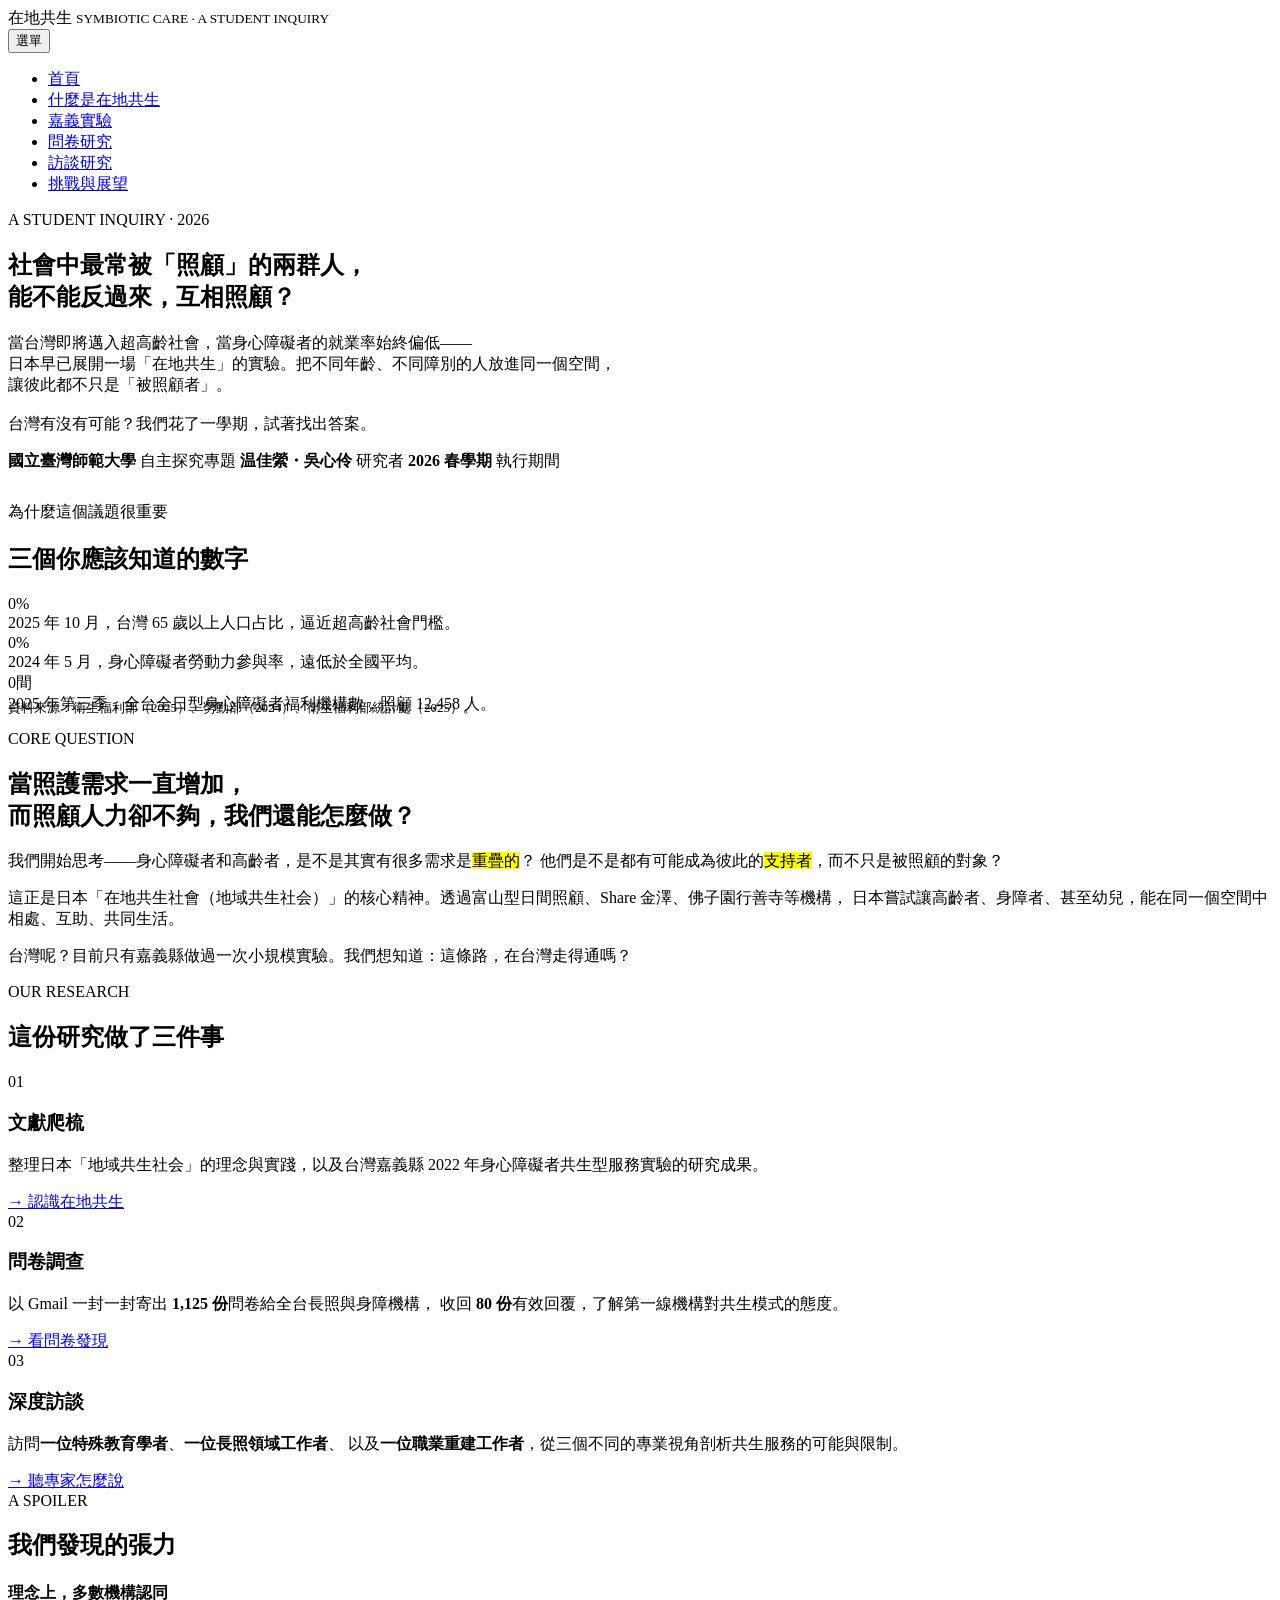
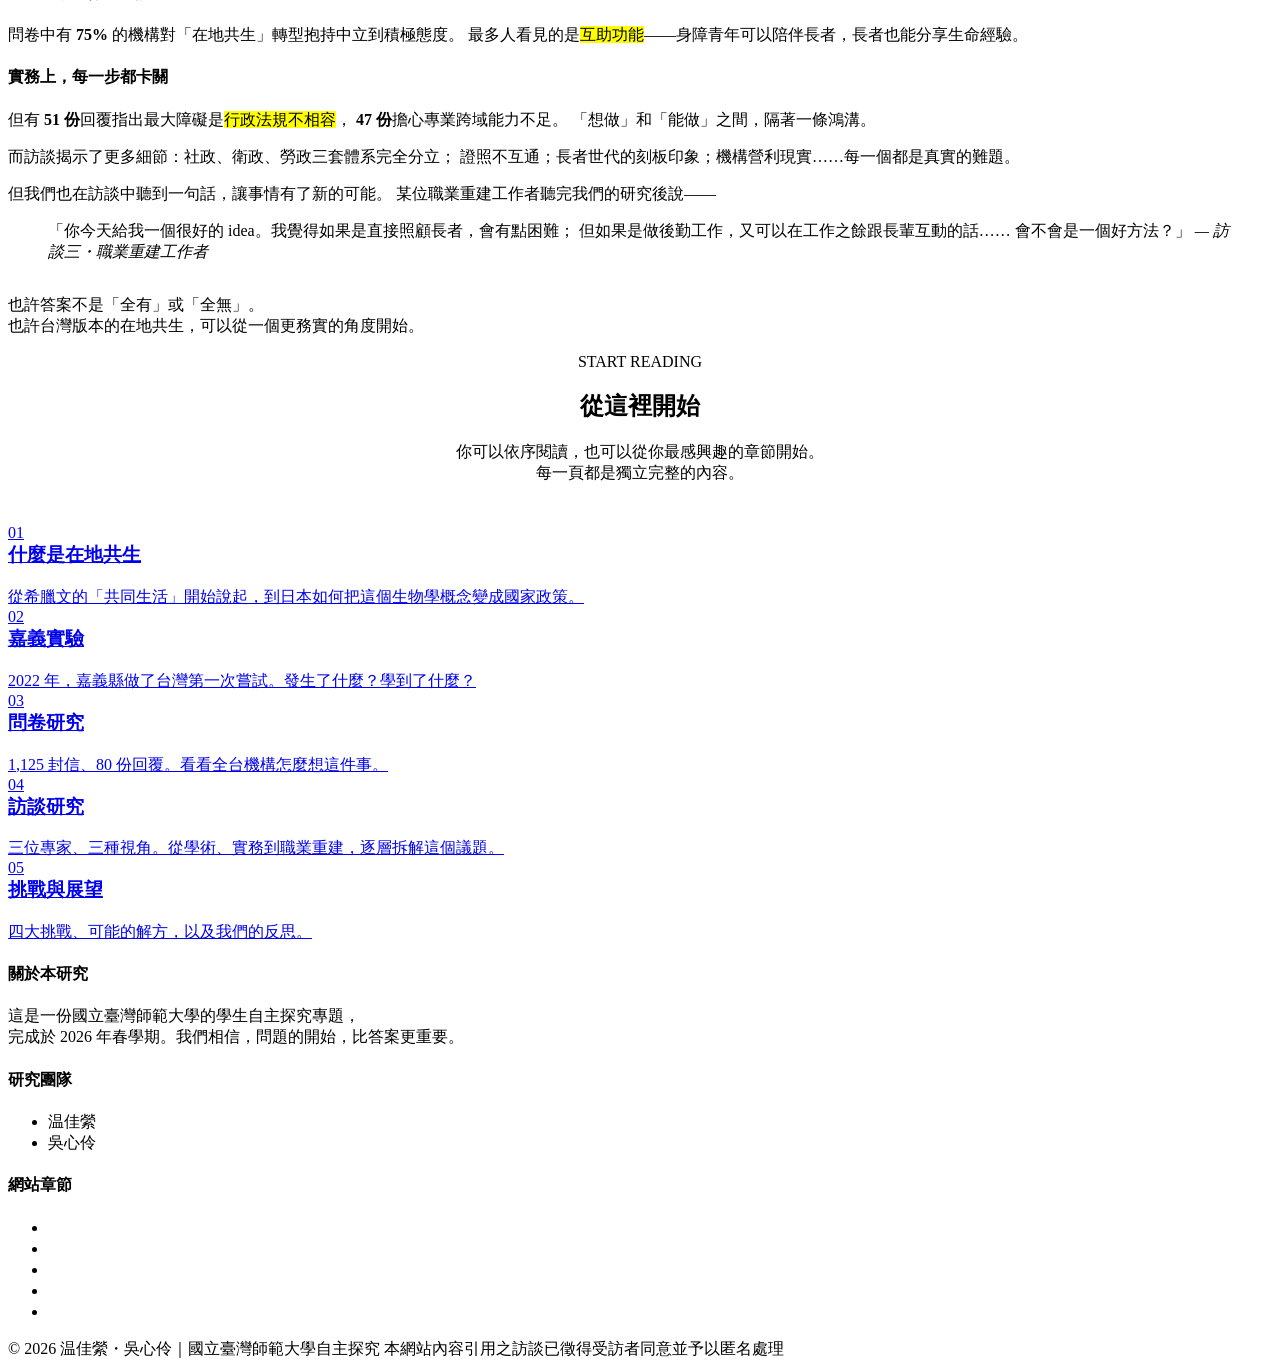
==== index.html @ d2e7a670 "Add files via upload" ====
<!DOCTYPE html>
<html lang="zh-Hant">
<head>
<meta charset="UTF-8" />
<meta name="viewport" content="width=device-width, initial-scale=1.0" />
<title>在地共生型服務｜當高齡與身障的兩條線交會</title>
<meta name="description" content="一份關於台灣是否能推動『在地共生型服務』的研究專題。介紹日本經驗、台灣嘉義實驗、問卷與訪談發現。" />
<link rel="preconnect" href="https://fonts.googleapis.com">
<link rel="preconnect" href="https://fonts.gstatic.com" crossorigin>
<link href="https://fonts.googleapis.com/css2?family=Cormorant+Garamond:wght@400;500;600&family=Noto+Sans+TC:wght@400;500;600;700&family=Noto+Serif+TC:wght@400;500;600;700&display=swap" rel="stylesheet">
<link rel="stylesheet" href="css/style.css">
</head>
<body>

<!-- 導覽列 -->
<nav class="nav">
  <div class="nav-inner">
    <div class="nav-brand">
      在地共生
      <small>SYMBIOTIC CARE · A STUDENT INQUIRY</small>
    </div>
    <button class="nav-toggle">選單</button>
    <ul class="nav-links">
      <li><a href="index.html">首頁</a></li>
      <li><a href="concept.html">什麼是在地共生</a></li>
      <li><a href="chiayi.html">嘉義實驗</a></li>
      <li><a href="survey.html">問卷研究</a></li>
      <li><a href="interview.html">訪談研究</a></li>
      <li><a href="future.html">挑戰與展望</a></li>
    </ul>
  </div>
</nav>

<!-- Hero -->
<section class="hero">
  <div class="container">
    <div class="hero-eyebrow fade-in">A STUDENT INQUIRY · 2026</div>
    <h1 class="fade-in delay-1">
      社會中最常被「照顧」的兩群人，<br>
      能不能反過來，互相照顧？
    </h1>
    <p class="hero-sub fade-in delay-2">
      當台灣即將邁入超高齡社會，當身心障礙者的就業率始終偏低——<br>
      日本早已展開一場「在地共生」的實驗。把不同年齡、不同障別的人放進同一個空間，<br>
      讓彼此都不只是「被照顧者」。<br><br>
      台灣有沒有可能？我們花了一學期，試著找出答案。
    </p>

    <div class="hero-meta fade-in delay-3">
      <span>
        <strong>國立臺灣師範大學</strong>
        自主探究專題
      </span>
      <span>
        <strong>温佳縈・吳心伶</strong>
        研究者
      </span>
      <span>
        <strong>2026 春學期</strong>
        執行期間
      </span>
    </div>
  </div>
</section>

<!-- 三個衝擊數字 -->
<section class="section" style="padding-top:30px;">
  <div class="container">
    <div class="reveal">
      <div class="section-eyebrow">為什麼這個議題很重要</div>
      <h2>三個你應該知道的數字</h2>
    </div>

    <div class="stats-grid">
      <div class="stat-block reveal">
        <span class="num" data-count="19.9">0</span><span class="unit">%</span>
        <div class="desc">2025 年 10 月，台灣 65 歲以上人口占比，逼近超高齡社會門檻。</div>
      </div>
      <div class="stat-block reveal">
        <span class="num" data-count="21.9">0</span><span class="unit">%</span>
        <div class="desc">2024 年 5 月，身心障礙者勞動力參與率，遠低於全國平均。</div>
      </div>
      <div class="stat-block reveal">
        <span class="num" data-count="168">0</span><span class="unit">間</span>
        <div class="desc">2025 年第三季，全台全日型身心障礙者福利機構數，照顧 12,458 人。</div>
      </div>
    </div>

    <p style="font-size:13px;color:var(--ink-light);margin-top:-16px;">
      資料來源：衛生福利部（2025）、勞動部（2024）、衛生福利部統計處（2025）。
    </p>
  </div>
</section>

<!-- 核心提問 -->
<section class="section" style="background:var(--bg-alt);">
  <div class="container-narrow">
    <div class="reveal">
      <div class="section-eyebrow">CORE QUESTION</div>
      <h2>當照護需求一直增加，<br>而照顧人力卻不夠，我們還能怎麼做？</h2>
      <p class="lead">
        我們開始思考——身心障礙者和高齡者，是不是其實有很多需求是<mark>重疊的</mark>？
        他們是不是都有可能成為彼此的<mark>支持者</mark>，而不只是被照顧的對象？
      </p>
      <p>
        這正是日本「在地共生社會（地域共生社会）」的核心精神。透過富山型日間照顧、Share 金澤、佛子園行善寺等機構，
        日本嘗試讓高齡者、身障者、甚至幼兒，能在同一個空間中相處、互助、共同生活。
      </p>
      <p>
        台灣呢？目前只有嘉義縣做過一次小規模實驗。我們想知道：這條路，在台灣走得通嗎？
      </p>
    </div>
  </div>
</section>

<!-- 我們做了什麼 -->
<section class="section">
  <div class="container">
    <div class="reveal">
      <div class="section-eyebrow">OUR RESEARCH</div>
      <h2>這份研究做了三件事</h2>
    </div>

    <div class="card-grid">
      <div class="card reveal">
        <div class="icon-circle">01</div>
        <h3>文獻爬梳</h3>
        <p>
          整理日本「地域共生社会」的理念與實踐，以及台灣嘉義縣 2022 年身心障礙者共生型服務實驗的研究成果。
        </p>
        <a href="concept.html">→ 認識在地共生</a>
      </div>

      <div class="card reveal">
        <div class="icon-circle accent">02</div>
        <h3>問卷調查</h3>
        <p>
          以 Gmail 一封一封寄出 <strong>1,125 份</strong>問卷給全台長照與身障機構，
          收回 <strong>80 份</strong>有效回覆，了解第一線機構對共生模式的態度。
        </p>
        <a href="survey.html">→ 看問卷發現</a>
      </div>

      <div class="card reveal">
        <div class="icon-circle">03</div>
        <h3>深度訪談</h3>
        <p>
          訪問<strong>一位特殊教育學者</strong>、<strong>一位長照領域工作者</strong>、
          以及<strong>一位職業重建工作者</strong>，從三個不同的專業視角剖析共生服務的可能與限制。
        </p>
        <a href="interview.html">→ 聽專家怎麼說</a>
      </div>
    </div>
  </div>
</section>

<!-- 結論預告 -->
<section class="section" style="background:var(--bg-alt);">
  <div class="container-narrow">
    <div class="reveal">
      <div class="section-eyebrow">A SPOILER</div>
      <h2>我們發現的張力</h2>

      <div class="compare">
        <div>
          <h4 style="color:var(--primary);">理念上，多數機構認同</h4>
          <p style="margin-bottom:0;">
            問卷中有 <strong>75%</strong> 的機構對「在地共生」轉型抱持中立到積極態度。
            最多人看見的是<mark>互助功能</mark>——身障青年可以陪伴長者，長者也能分享生命經驗。
          </p>
        </div>
        <div>
          <h4 style="color:var(--accent);">實務上，每一步都卡關</h4>
          <p style="margin-bottom:0;">
            但有 <strong>51 份</strong>回覆指出最大障礙是<mark>行政法規不相容</mark>，
            <strong>47 份</strong>擔心專業跨域能力不足。
            「想做」和「能做」之間，隔著一條鴻溝。
          </p>
        </div>
      </div>

      <p>
        而訪談揭示了更多細節：社政、衛政、勞政三套體系完全分立；
        證照不互通；長者世代的刻板印象；機構營利現實……每一個都是真實的難題。
      </p>

      <p>
        但我們也在訪談中聽到一句話，讓事情有了新的可能。
        某位職業重建工作者聽完我們的研究後說——
      </p>

      <blockquote>
        「你今天給我一個很好的 idea。我覺得如果是直接照顧長者，會有點困難；
        但如果是做後勤工作，又可以在工作之餘跟長輩互動的話……
        會不會是一個好方法？」
        <cite>— 訪談三・職業重建工作者</cite>
      </blockquote>

      <p style="margin-top:32px;">
        也許答案不是「全有」或「全無」。<br>
        也許台灣版本的在地共生，可以從一個更務實的角度開始。
      </p>
    </div>
  </div>
</section>

<!-- 開始閱讀 -->
<section class="section">
  <div class="container-narrow" style="text-align:center;">
    <div class="reveal">
      <div class="section-eyebrow">START READING</div>
      <h2>從這裡開始</h2>
      <p style="max-width:560px;margin:0 auto 40px;">
        你可以依序閱讀，也可以從你最感興趣的章節開始。<br>
        每一頁都是獨立完整的內容。
      </p>

      <div class="card-grid" style="text-align:left;">
        <a href="concept.html" class="card" style="cursor:pointer;">
          <div class="icon-circle">01</div>
          <h3 style="margin-top:0;">什麼是在地共生</h3>
          <p style="margin-bottom:0;">從希臘文的「共同生活」開始說起，到日本如何把這個生物學概念變成國家政策。</p>
        </a>
        <a href="chiayi.html" class="card" style="cursor:pointer;">
          <div class="icon-circle accent">02</div>
          <h3 style="margin-top:0;">嘉義實驗</h3>
          <p style="margin-bottom:0;">2022 年，嘉義縣做了台灣第一次嘗試。發生了什麼？學到了什麼？</p>
        </a>
        <a href="survey.html" class="card" style="cursor:pointer;">
          <div class="icon-circle">03</div>
          <h3 style="margin-top:0;">問卷研究</h3>
          <p style="margin-bottom:0;">1,125 封信、80 份回覆。看看全台機構怎麼想這件事。</p>
        </a>
        <a href="interview.html" class="card" style="cursor:pointer;">
          <div class="icon-circle accent">04</div>
          <h3 style="margin-top:0;">訪談研究</h3>
          <p style="margin-bottom:0;">三位專家、三種視角。從學術、實務到職業重建，逐層拆解這個議題。</p>
        </a>
        <a href="future.html" class="card" style="cursor:pointer;">
          <div class="icon-circle">05</div>
          <h3 style="margin-top:0;">挑戰與展望</h3>
          <p style="margin-bottom:0;">四大挑戰、可能的解方，以及我們的反思。</p>
        </a>
      </div>
    </div>
  </div>
</section>

<!-- Footer -->
<footer class="footer">
  <div class="footer-inner">
    <div class="footer-grid">
      <div>
        <h4>關於本研究</h4>
        <p>
          這是一份國立臺灣師範大學的學生自主探究專題，<br>
          完成於 2026 年春學期。我們相信，問題的開始，比答案更重要。
        </p>
      </div>
      <div>
        <h4>研究團隊</h4>
        <ul>
          <li>温佳縈</li>
          <li>吳心伶</li>
        </ul>
      </div>
      <div>
        <h4>網站章節</h4>
        <ul>
          <li><a href="concept.html" style="color:rgba(255,255,255,0.7);">什麼是在地共生</a></li>
          <li><a href="chiayi.html" style="color:rgba(255,255,255,0.7);">嘉義實驗</a></li>
          <li><a href="survey.html" style="color:rgba(255,255,255,0.7);">問卷研究</a></li>
          <li><a href="interview.html" style="color:rgba(255,255,255,0.7);">訪談研究</a></li>
          <li><a href="future.html" style="color:rgba(255,255,255,0.7);">挑戰與展望</a></li>
        </ul>
      </div>
    </div>
    <div class="footer-bottom">
      <span>© 2026 温佳縈・吳心伶｜國立臺灣師範大學自主探究</span>
      <span>本網站內容引用之訪談已徵得受訪者同意並予以匿名處理</span>
    </div>
  </div>
</footer>

<script src="js/main.js"></script>
</body>
</html>
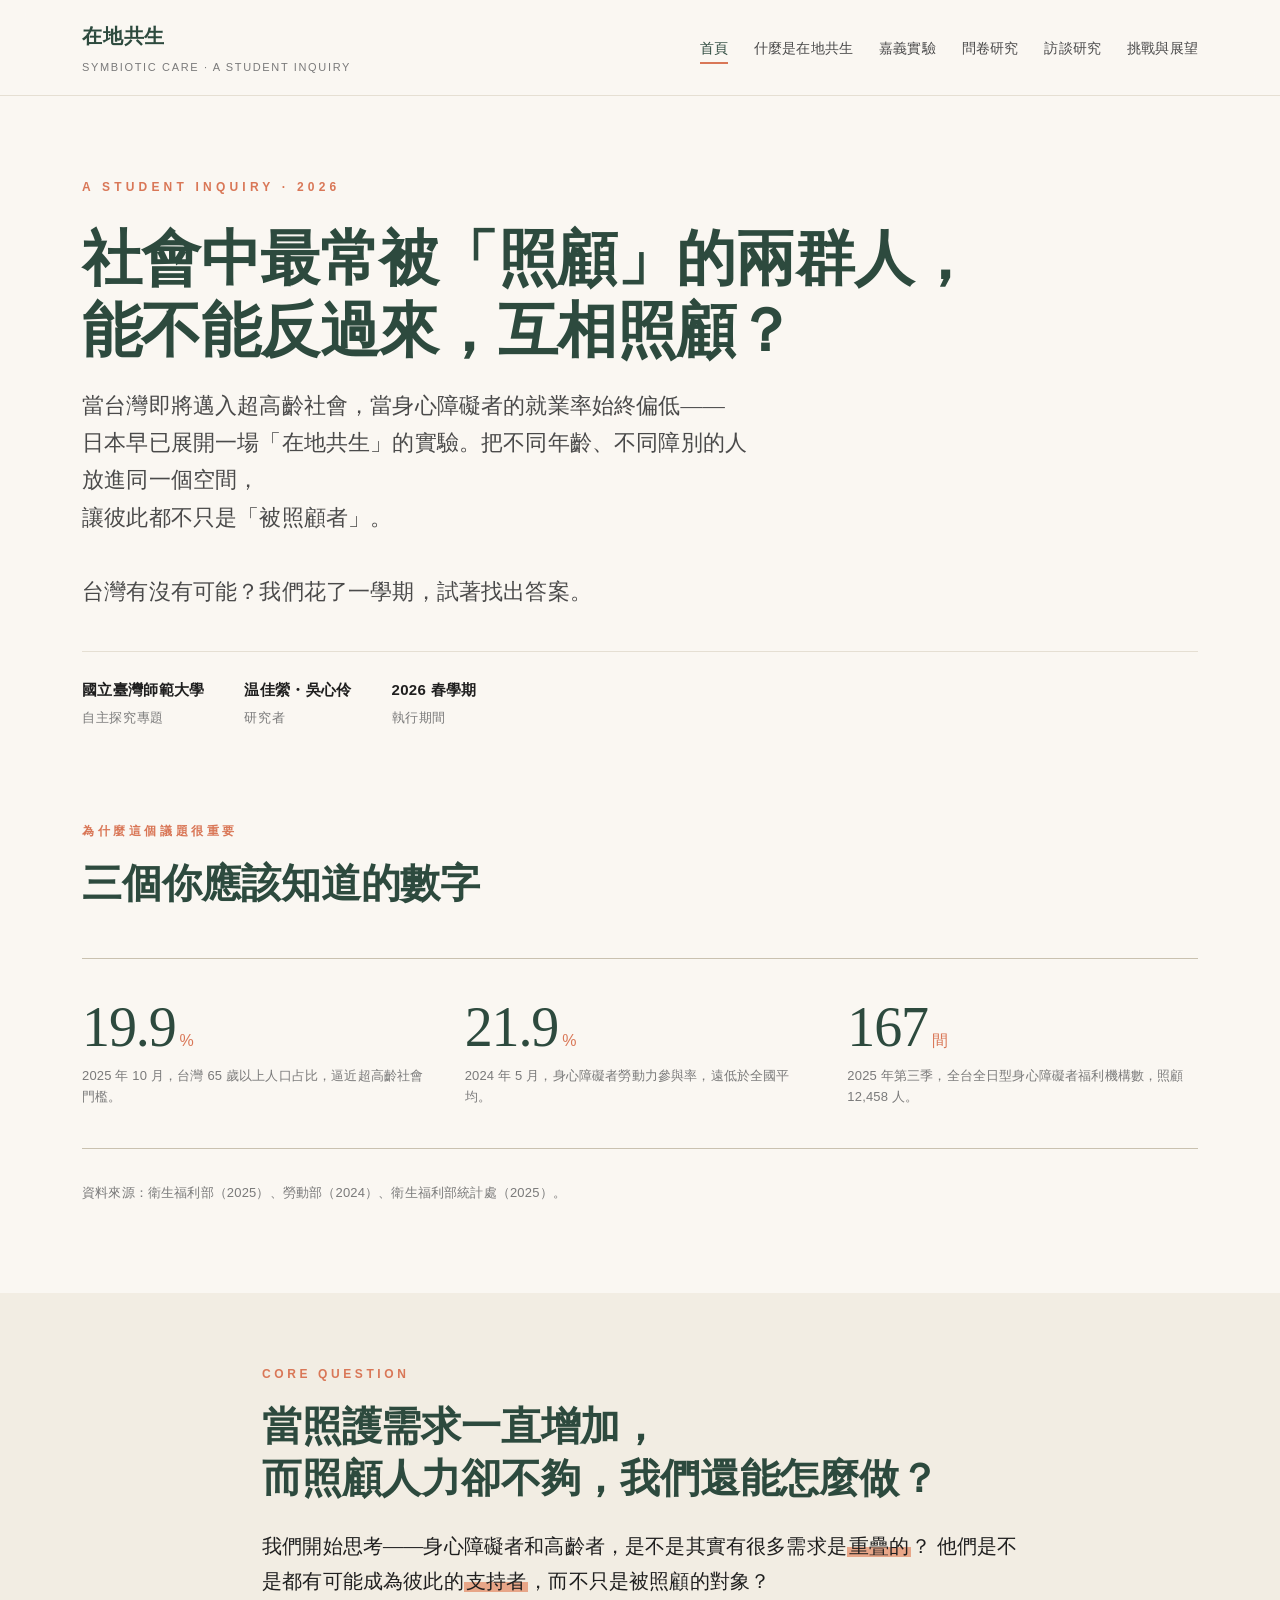
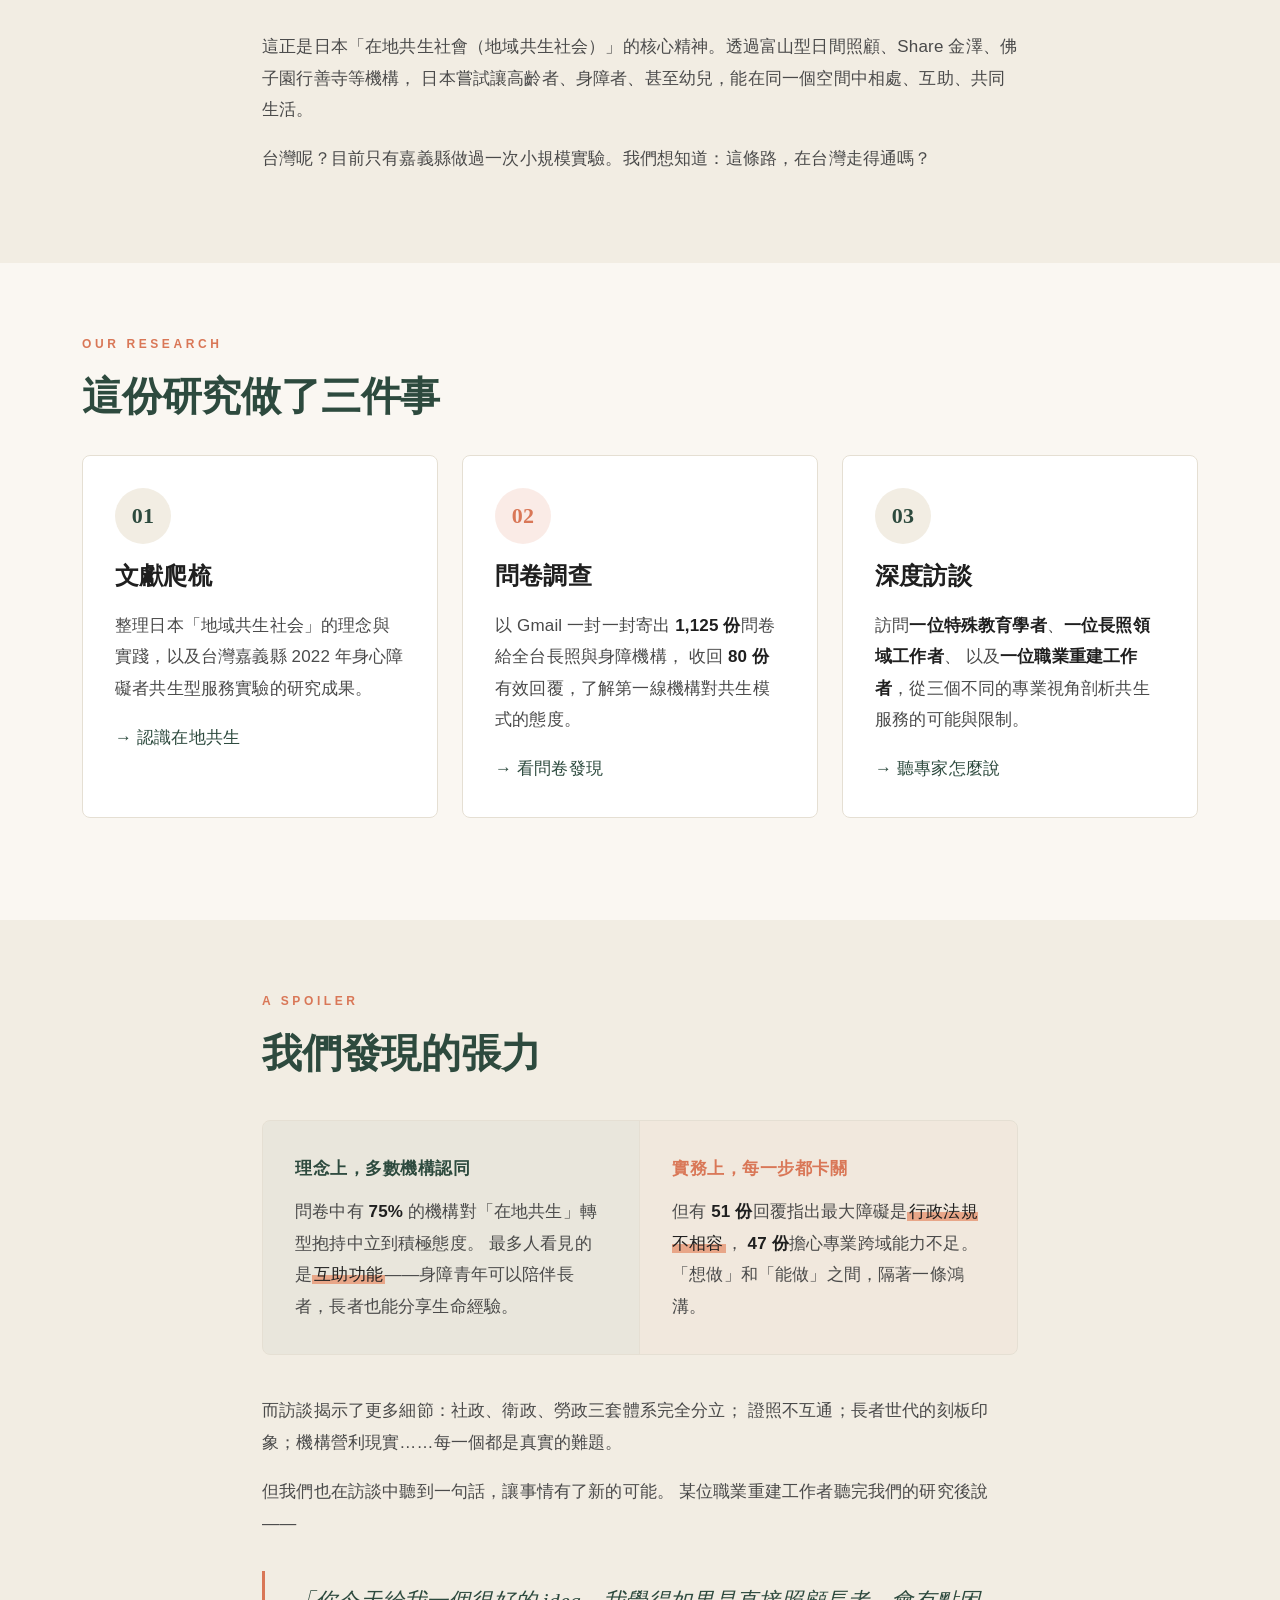
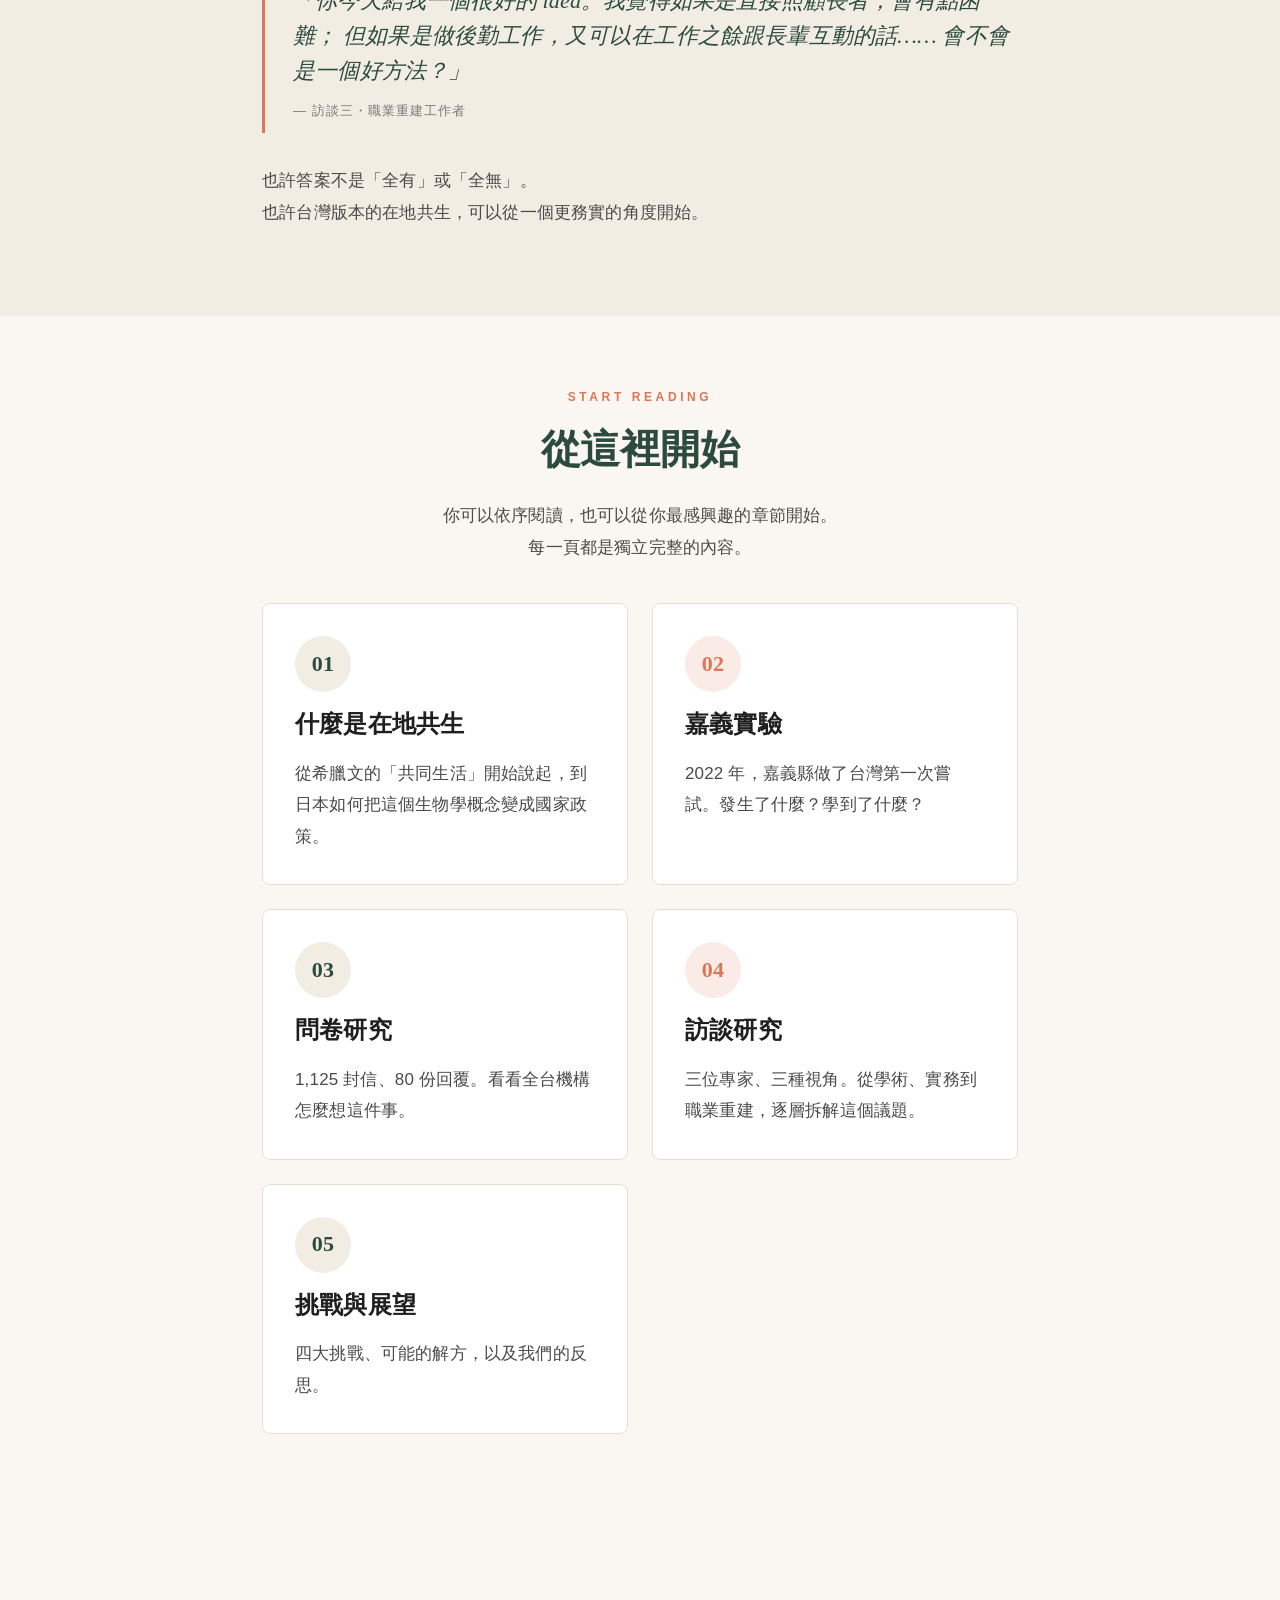
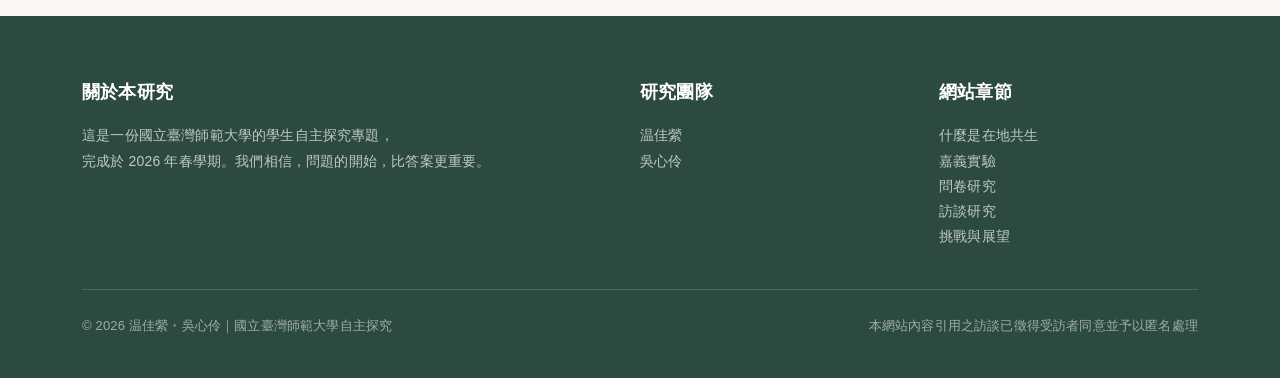
==== commit 489bfd00: "Add files via upload" ====
--- a/index.html
+++ b/index.html
@@ -8,7 +8,903 @@
 <link rel="preconnect" href="https://fonts.googleapis.com">
 <link rel="preconnect" href="https://fonts.gstatic.com" crossorigin>
 <link href="https://fonts.googleapis.com/css2?family=Cormorant+Garamond:wght@400;500;600&family=Noto+Sans+TC:wght@400;500;600;700&family=Noto+Serif+TC:wght@400;500;600;700&display=swap" rel="stylesheet">
-<link rel="stylesheet" href="css/style.css">
+<style>
+/* ============================================
+   在地共生型服務專題網站 - 全站樣式
+   ============================================ */
+
+/* ----- CSS 變數 ----- */
+:root {
+  --bg: #FAF7F2;
+  --bg-alt: #F2EDE3;
+  --bg-card: #FFFFFF;
+  --ink: #1F1F1F;
+  --ink-soft: #4A4A4A;
+  --ink-light: #7A7A7A;
+  --primary: #2D4A3E;        /* 深墨綠 */
+  --primary-light: #4A6B5C;
+  --accent: #D97757;          /* 暖橘 */
+  --accent-soft: #E8A688;
+  --indigo: #3A5A7A;          /* 靛藍 */
+  --border: #E5DFD3;
+  --rule: #C9C1B0;
+
+  --font-serif: "Noto Serif TC", "Source Han Serif TC", "PingFang TC", "Songti TC", serif;
+  --font-sans: "Noto Sans TC", "PingFang TC", "Microsoft JhengHei", sans-serif;
+  --font-num: "Cormorant Garamond", "Noto Serif TC", serif;
+
+  --maxw: 1180px;
+  --readw: 720px;
+}
+
+/* ----- Reset & Base ----- */
+* { box-sizing: border-box; margin: 0; padding: 0; }
+
+html { scroll-behavior: smooth; }
+
+body {
+  font-family: var(--font-sans);
+  font-size: 17px;
+  line-height: 1.85;
+  color: var(--ink);
+  background: var(--bg);
+  -webkit-font-smoothing: antialiased;
+  letter-spacing: 0.01em;
+}
+
+img { max-width: 100%; display: block; }
+a { color: var(--primary); text-decoration: none; transition: color .2s; }
+a:hover { color: var(--accent); }
+
+::selection { background: var(--accent); color: #fff; }
+
+/* ----- 導覽列 ----- */
+.nav {
+  position: sticky;
+  top: 0;
+  z-index: 100;
+  background: rgba(250, 247, 242, 0.92);
+  backdrop-filter: blur(12px);
+  -webkit-backdrop-filter: blur(12px);
+  border-bottom: 1px solid var(--border);
+}
+
+.nav-inner {
+  max-width: var(--maxw);
+  margin: 0 auto;
+  padding: 18px 32px;
+  display: flex;
+  align-items: center;
+  justify-content: space-between;
+  gap: 32px;
+}
+
+.nav-brand {
+  font-family: var(--font-serif);
+  font-size: 20px;
+  font-weight: 600;
+  color: var(--primary);
+  letter-spacing: 0.04em;
+  flex-shrink: 0;
+}
+
+.nav-brand small {
+  display: block;
+  font-family: var(--font-sans);
+  font-size: 11px;
+  font-weight: 400;
+  color: var(--ink-light);
+  letter-spacing: 0.15em;
+  margin-top: 2px;
+}
+
+.nav-links {
+  display: flex;
+  gap: 26px;
+  list-style: none;
+  flex-wrap: wrap;
+}
+
+.nav-links a {
+  font-size: 14px;
+  color: var(--ink-soft);
+  font-weight: 500;
+  padding: 6px 0;
+  border-bottom: 2px solid transparent;
+  transition: all .2s;
+}
+
+.nav-links a:hover,
+.nav-links a.active {
+  color: var(--primary);
+  border-bottom-color: var(--accent);
+}
+
+.nav-toggle {
+  display: none;
+  background: none;
+  border: 1px solid var(--border);
+  padding: 8px 14px;
+  font-size: 14px;
+  cursor: pointer;
+  color: var(--ink-soft);
+  border-radius: 4px;
+}
+
+@media (max-width: 880px) {
+  .nav-toggle { display: block; }
+  .nav-links {
+    display: none;
+    position: absolute;
+    top: 100%;
+    left: 0;
+    right: 0;
+    background: var(--bg);
+    padding: 24px 32px;
+    flex-direction: column;
+    gap: 18px;
+    border-bottom: 1px solid var(--border);
+  }
+  .nav-links.open { display: flex; }
+}
+
+/* ----- 通用容器 ----- */
+.container {
+  max-width: var(--maxw);
+  margin: 0 auto;
+  padding: 0 32px;
+}
+
+.container-narrow {
+  max-width: 820px;
+  margin: 0 auto;
+  padding: 0 32px;
+}
+
+@media (max-width: 640px) {
+  .container, .container-narrow {
+    padding: 0 24px;
+  }
+}
+
+/* ----- Hero / 頁首區 ----- */
+.hero {
+  padding: 80px 0 60px;
+  position: relative;
+}
+
+.hero-eyebrow {
+  font-family: var(--font-sans);
+  font-size: 12px;
+  font-weight: 600;
+  letter-spacing: 0.35em;
+  color: var(--accent);
+  text-transform: uppercase;
+  margin-bottom: 24px;
+}
+
+.hero h1 {
+  font-family: var(--font-serif);
+  font-size: clamp(36px, 6vw, 60px);
+  font-weight: 600;
+  line-height: 1.2;
+  color: var(--primary);
+  margin-bottom: 20px;
+  letter-spacing: -0.01em;
+}
+
+.hero-sub {
+  font-family: var(--font-serif);
+  font-size: clamp(18px, 2.4vw, 22px);
+  line-height: 1.7;
+  color: var(--ink-soft);
+  max-width: 680px;
+}
+
+.hero-meta {
+  margin-top: 40px;
+  padding-top: 24px;
+  border-top: 1px solid var(--border);
+  display: flex;
+  gap: 40px;
+  flex-wrap: wrap;
+  font-size: 13px;
+  color: var(--ink-light);
+  letter-spacing: 0.05em;
+}
+
+.hero-meta span strong {
+  display: block;
+  color: var(--ink);
+  font-size: 15px;
+  font-weight: 600;
+  margin-bottom: 2px;
+  letter-spacing: 0.02em;
+}
+
+/* ----- 區段標題 ----- */
+.section {
+  padding: 70px 0;
+}
+
+.section-eyebrow {
+  font-family: var(--font-sans);
+  font-size: 12px;
+  font-weight: 600;
+  letter-spacing: 0.3em;
+  color: var(--accent);
+  text-transform: uppercase;
+  margin-bottom: 16px;
+}
+
+.section h2 {
+  font-family: var(--font-serif);
+  font-size: clamp(28px, 4vw, 40px);
+  font-weight: 600;
+  line-height: 1.3;
+  color: var(--primary);
+  margin-bottom: 24px;
+  letter-spacing: -0.005em;
+}
+
+.section h3 {
+  font-family: var(--font-serif);
+  font-size: 24px;
+  font-weight: 600;
+  line-height: 1.4;
+  color: var(--ink);
+  margin: 40px 0 16px;
+}
+
+.section h4 {
+  font-family: var(--font-sans);
+  font-size: 17px;
+  font-weight: 700;
+  color: var(--primary);
+  margin: 24px 0 12px;
+  letter-spacing: 0.03em;
+}
+
+.section p {
+  margin-bottom: 18px;
+  color: var(--ink-soft);
+}
+
+.section p.lead {
+  font-family: var(--font-serif);
+  font-size: 20px;
+  line-height: 1.75;
+  color: var(--ink);
+  margin-bottom: 32px;
+}
+
+/* ----- 段落內標記 ----- */
+mark {
+  background: linear-gradient(transparent 55%, var(--accent-soft) 55%);
+  padding: 0 2px;
+  color: var(--ink);
+}
+
+strong { color: var(--ink); font-weight: 700; }
+
+blockquote {
+  font-family: var(--font-serif);
+  font-size: 22px;
+  line-height: 1.6;
+  color: var(--primary);
+  border-left: 3px solid var(--accent);
+  padding: 12px 0 12px 28px;
+  margin: 32px 0;
+  font-style: italic;
+}
+
+blockquote cite {
+  display: block;
+  font-family: var(--font-sans);
+  font-size: 13px;
+  font-style: normal;
+  color: var(--ink-light);
+  margin-top: 12px;
+  letter-spacing: 0.08em;
+}
+
+/* ----- 卡片 ----- */
+.card {
+  background: var(--bg-card);
+  border: 1px solid var(--border);
+  border-radius: 8px;
+  padding: 32px;
+  transition: transform .25s, box-shadow .25s;
+}
+
+.card:hover {
+  transform: translateY(-2px);
+  box-shadow: 0 12px 32px rgba(45, 74, 62, 0.08);
+}
+
+.card h3 {
+  margin-top: 0;
+}
+
+.card-grid {
+  display: grid;
+  grid-template-columns: repeat(auto-fit, minmax(280px, 1fr));
+  gap: 24px;
+  margin: 32px 0;
+}
+
+/* ----- 大數字 ----- */
+.big-stat {
+  font-family: var(--font-num);
+  font-size: clamp(60px, 10vw, 110px);
+  font-weight: 500;
+  line-height: 1;
+  color: var(--primary);
+  letter-spacing: -0.03em;
+}
+
+.big-stat sup {
+  font-size: 0.4em;
+  font-weight: 400;
+  color: var(--accent);
+  margin-left: 4px;
+  vertical-align: super;
+}
+
+.stat-label {
+  font-size: 14px;
+  color: var(--ink-light);
+  letter-spacing: 0.08em;
+  margin-top: 8px;
+}
+
+/* ----- 數據網格 ----- */
+.stats-grid {
+  display: grid;
+  grid-template-columns: repeat(auto-fit, minmax(200px, 1fr));
+  gap: 32px;
+  margin: 48px 0;
+  padding: 40px 0;
+  border-top: 1px solid var(--rule);
+  border-bottom: 1px solid var(--rule);
+}
+
+.stat-block .num {
+  font-family: var(--font-num);
+  font-size: 56px;
+  font-weight: 500;
+  color: var(--primary);
+  line-height: 1;
+  letter-spacing: -0.02em;
+}
+
+.stat-block .unit {
+  font-family: var(--font-sans);
+  font-size: 16px;
+  color: var(--accent);
+  margin-left: 4px;
+  font-weight: 500;
+}
+
+.stat-block .desc {
+  font-size: 13px;
+  color: var(--ink-light);
+  margin-top: 10px;
+  line-height: 1.6;
+}
+
+/* ----- 互動長條圖 ----- */
+.bar-chart { margin: 24px 0; }
+
+.bar-item {
+  margin-bottom: 14px;
+}
+
+.bar-label {
+  display: flex;
+  justify-content: space-between;
+  align-items: baseline;
+  margin-bottom: 6px;
+  font-size: 14px;
+  color: var(--ink-soft);
+}
+
+.bar-label .count {
+  font-family: var(--font-num);
+  font-size: 18px;
+  font-weight: 600;
+  color: var(--primary);
+}
+
+.bar-track {
+  height: 28px;
+  background: var(--bg-alt);
+  border-radius: 4px;
+  overflow: hidden;
+  position: relative;
+}
+
+.bar-fill {
+  height: 100%;
+  background: linear-gradient(90deg, var(--primary) 0%, var(--primary-light) 100%);
+  border-radius: 4px;
+  width: 0;
+  transition: width 1.2s cubic-bezier(.2, .8, .3, 1);
+}
+
+.bar-fill.accent {
+  background: linear-gradient(90deg, var(--accent) 0%, var(--accent-soft) 100%);
+}
+
+.bar-fill.indigo {
+  background: linear-gradient(90deg, var(--indigo) 0%, #5a7a9a 100%);
+}
+
+/* ----- 兩欄對照 ----- */
+.compare {
+  display: grid;
+  grid-template-columns: 1fr 1fr;
+  gap: 0;
+  margin: 40px 0;
+  border: 1px solid var(--border);
+  border-radius: 8px;
+  overflow: hidden;
+}
+
+.compare > div {
+  padding: 32px;
+}
+
+.compare > div:first-child {
+  background: rgba(45, 74, 62, 0.04);
+  border-right: 1px solid var(--border);
+}
+
+.compare > div:last-child {
+  background: rgba(217, 119, 87, 0.04);
+}
+
+.compare h4 {
+  margin-top: 0;
+}
+
+@media (max-width: 700px) {
+  .compare {
+    grid-template-columns: 1fr;
+  }
+  .compare > div:first-child {
+    border-right: none;
+    border-bottom: 1px solid var(--border);
+  }
+}
+
+/* ----- 時間軸 / 步驟 ----- */
+.steps {
+  display: grid;
+  gap: 24px;
+  margin: 32px 0;
+}
+
+.step {
+  display: grid;
+  grid-template-columns: 80px 1fr;
+  gap: 24px;
+  padding: 24px;
+  background: var(--bg-card);
+  border: 1px solid var(--border);
+  border-radius: 8px;
+}
+
+.step-num {
+  font-family: var(--font-num);
+  font-size: 48px;
+  font-weight: 500;
+  color: var(--accent);
+  line-height: 1;
+  letter-spacing: -0.03em;
+}
+
+.step h4 { margin-top: 0; margin-bottom: 8px; }
+.step p { margin-bottom: 0; font-size: 15px; }
+
+@media (max-width: 580px) {
+  .step {
+    grid-template-columns: 1fr;
+    gap: 12px;
+  }
+  .step-num { font-size: 36px; }
+}
+
+/* ----- 引言區塊 / 訪談金句 ----- */
+.quote-card {
+  background: var(--bg-card);
+  border: 1px solid var(--border);
+  border-left: 4px solid var(--accent);
+  padding: 32px;
+  margin: 24px 0;
+  border-radius: 0 8px 8px 0;
+}
+
+.quote-card .quote-mark {
+  font-family: var(--font-serif);
+  font-size: 56px;
+  line-height: 1;
+  color: var(--accent);
+  opacity: 0.4;
+  margin-bottom: -16px;
+}
+
+.quote-card p {
+  font-family: var(--font-serif);
+  font-size: 19px;
+  line-height: 1.7;
+  color: var(--ink);
+  margin-bottom: 14px;
+}
+
+.quote-card .speaker {
+  font-family: var(--font-sans);
+  font-size: 13px;
+  color: var(--ink-light);
+  letter-spacing: 0.1em;
+}
+
+.quote-card .speaker strong {
+  color: var(--primary);
+}
+
+/* ----- 標籤 ----- */
+.tag {
+  display: inline-block;
+  padding: 4px 12px;
+  font-size: 12px;
+  font-weight: 500;
+  background: var(--bg-alt);
+  color: var(--ink-soft);
+  border-radius: 12px;
+  margin-right: 6px;
+  margin-bottom: 6px;
+  letter-spacing: 0.05em;
+}
+
+.tag.primary { background: var(--primary); color: #fff; }
+.tag.accent { background: var(--accent); color: #fff; }
+
+/* ----- 標籤頁切換 ----- */
+.tabs {
+  margin: 32px 0;
+}
+
+.tab-btns {
+  display: flex;
+  gap: 4px;
+  border-bottom: 1px solid var(--border);
+  margin-bottom: 24px;
+  flex-wrap: wrap;
+}
+
+.tab-btn {
+  background: none;
+  border: none;
+  padding: 12px 20px;
+  font-family: var(--font-sans);
+  font-size: 15px;
+  color: var(--ink-light);
+  cursor: pointer;
+  border-bottom: 2px solid transparent;
+  margin-bottom: -1px;
+  transition: all .2s;
+  font-weight: 500;
+}
+
+.tab-btn:hover {
+  color: var(--ink);
+}
+
+.tab-btn.active {
+  color: var(--primary);
+  border-bottom-color: var(--accent);
+  font-weight: 600;
+}
+
+.tab-content { display: none; }
+.tab-content.active { display: block; animation: fadeIn .4s ease; }
+
+@keyframes fadeIn {
+  from { opacity: 0; transform: translateY(8px); }
+  to { opacity: 1; transform: translateY(0); }
+}
+
+/* ----- 訊息提示框 ----- */
+.callout {
+  background: var(--bg-alt);
+  border-left: 4px solid var(--indigo);
+  padding: 24px 28px;
+  margin: 32px 0;
+  border-radius: 0 6px 6px 0;
+}
+
+.callout h4 {
+  margin-top: 0;
+  color: var(--indigo);
+}
+
+.callout p:last-child { margin-bottom: 0; }
+
+/* ----- 列表 ----- */
+.section ul, .section ol {
+  margin: 16px 0 24px 24px;
+  color: var(--ink-soft);
+}
+
+.section li {
+  margin-bottom: 10px;
+  line-height: 1.8;
+}
+
+/* ----- 頁尾 ----- */
+.footer {
+  margin-top: 80px;
+  padding: 60px 0 40px;
+  background: var(--primary);
+  color: rgba(255, 255, 255, 0.85);
+}
+
+.footer-inner {
+  max-width: var(--maxw);
+  margin: 0 auto;
+  padding: 0 32px;
+}
+
+.footer-grid {
+  display: grid;
+  grid-template-columns: 2fr 1fr 1fr;
+  gap: 40px;
+  margin-bottom: 40px;
+}
+
+@media (max-width: 700px) {
+  .footer-grid {
+    grid-template-columns: 1fr;
+    gap: 24px;
+  }
+}
+
+.footer h4 {
+  font-family: var(--font-serif);
+  font-size: 18px;
+  color: #fff;
+  margin-bottom: 14px;
+}
+
+.footer p, .footer li {
+  font-size: 14px;
+  color: rgba(255, 255, 255, 0.7);
+  line-height: 1.8;
+}
+
+.footer ul { list-style: none; padding: 0; }
+
+.footer-bottom {
+  padding-top: 24px;
+  border-top: 1px solid rgba(255, 255, 255, 0.15);
+  display: flex;
+  justify-content: space-between;
+  font-size: 13px;
+  color: rgba(255, 255, 255, 0.55);
+  flex-wrap: wrap;
+  gap: 12px;
+}
+
+/* ----- 頁面內錨點導覽 ----- */
+.toc {
+  background: var(--bg-card);
+  border: 1px solid var(--border);
+  border-radius: 8px;
+  padding: 24px;
+  margin: 40px 0;
+}
+
+.toc-title {
+  font-family: var(--font-sans);
+  font-size: 12px;
+  font-weight: 600;
+  letter-spacing: 0.2em;
+  color: var(--ink-light);
+  margin-bottom: 14px;
+  text-transform: uppercase;
+}
+
+.toc ol {
+  list-style: none;
+  counter-reset: toc;
+  margin: 0;
+  padding: 0;
+}
+
+.toc li {
+  counter-increment: toc;
+  padding: 6px 0;
+  border-bottom: 1px dashed var(--border);
+}
+
+.toc li:last-child { border-bottom: none; }
+
+.toc li::before {
+  content: counter(toc, decimal-leading-zero);
+  font-family: var(--font-num);
+  font-size: 14px;
+  color: var(--accent);
+  margin-right: 12px;
+  font-weight: 600;
+}
+
+.toc a {
+  font-size: 15px;
+  color: var(--ink-soft);
+}
+
+.toc a:hover { color: var(--accent); }
+
+/* ----- 圖片說明 ----- */
+.figure {
+  margin: 32px 0;
+}
+
+.figure-caption {
+  font-size: 13px;
+  color: var(--ink-light);
+  margin-top: 10px;
+  text-align: center;
+  font-style: italic;
+}
+
+/* ----- 強調區塊 ----- */
+.highlight-box {
+  background: linear-gradient(135deg, rgba(45, 74, 62, 0.95), rgba(45, 74, 62, 0.85));
+  color: #fff;
+  padding: 48px 40px;
+  border-radius: 12px;
+  margin: 48px 0;
+}
+
+.highlight-box h3 {
+  color: #fff;
+  font-family: var(--font-serif);
+  margin-top: 0;
+}
+
+.highlight-box p {
+  color: rgba(255, 255, 255, 0.9);
+}
+
+.highlight-box .big-stat {
+  color: var(--accent-soft);
+}
+
+/* ----- 表格 ----- */
+table {
+  width: 100%;
+  border-collapse: collapse;
+  margin: 24px 0;
+  font-size: 15px;
+}
+
+th, td {
+  text-align: left;
+  padding: 14px 16px;
+  border-bottom: 1px solid var(--border);
+}
+
+th {
+  font-family: var(--font-sans);
+  font-weight: 600;
+  color: var(--primary);
+  background: var(--bg-alt);
+  font-size: 13px;
+  letter-spacing: 0.05em;
+}
+
+td { color: var(--ink-soft); }
+
+/* ----- 響應式調整 ----- */
+@media (max-width: 640px) {
+  body { font-size: 16px; }
+  .section { padding: 50px 0; }
+  .hero { padding: 50px 0 40px; }
+  .card { padding: 24px; }
+  .highlight-box { padding: 32px 24px; }
+}
+
+/* ----- 動畫進場 ----- */
+.fade-in {
+  opacity: 0;
+  transform: translateY(20px);
+  animation: fadeUp .8s ease forwards;
+}
+
+.fade-in.delay-1 { animation-delay: 0.1s; }
+.fade-in.delay-2 { animation-delay: 0.2s; }
+.fade-in.delay-3 { animation-delay: 0.3s; }
+.fade-in.delay-4 { animation-delay: 0.4s; }
+
+@keyframes fadeUp {
+  to {
+    opacity: 1;
+    transform: translateY(0);
+  }
+}
+
+/* ----- 滾動觸發 ----- */
+.reveal {
+  opacity: 0;
+  transform: translateY(30px);
+  transition: opacity .8s ease, transform .8s ease;
+}
+
+.reveal.is-visible {
+  opacity: 1;
+  transform: translateY(0);
+}
+
+/* ----- 圖示插畫 ----- */
+.icon-circle {
+  width: 56px;
+  height: 56px;
+  background: var(--bg-alt);
+  border-radius: 50%;
+  display: flex;
+  align-items: center;
+  justify-content: center;
+  font-family: var(--font-serif);
+  font-size: 22px;
+  color: var(--primary);
+  font-weight: 600;
+  margin-bottom: 16px;
+}
+
+.icon-circle.accent {
+  background: rgba(217, 119, 87, 0.15);
+  color: var(--accent);
+}
+
+/* ----- 雙欄佈局 ----- */
+.two-col {
+  display: grid;
+  grid-template-columns: 1fr 1fr;
+  gap: 48px;
+  margin: 40px 0;
+  align-items: start;
+}
+
+@media (max-width: 760px) {
+  .two-col {
+    grid-template-columns: 1fr;
+    gap: 32px;
+  }
+}
+
+/* ----- 分隔線 ----- */
+.divider {
+  border: none;
+  border-top: 1px solid var(--rule);
+  margin: 48px 0;
+  position: relative;
+}
+
+.divider.ornament::after {
+  content: "✣";
+  position: absolute;
+  top: -14px;
+  left: 50%;
+  transform: translateX(-50%);
+  background: var(--bg);
+  padding: 0 16px;
+  color: var(--accent);
+  font-size: 16px;
+}
+
+</style>
 </head>
 <body>
 
@@ -282,6 +1178,100 @@
   </div>
 </footer>
 
-<script src="js/main.js"></script>
+<script>
+/* ============================================
+   在地共生型服務專題網站 - 共用腳本
+   ============================================ */
+
+document.addEventListener('DOMContentLoaded', () => {
+
+  /* ----- 行動裝置導覽切換 ----- */
+  const navToggle = document.querySelector('.nav-toggle');
+  const navLinks = document.querySelector('.nav-links');
+  if (navToggle && navLinks) {
+    navToggle.addEventListener('click', () => {
+      navLinks.classList.toggle('open');
+    });
+  }
+
+  /* ----- 標記當前頁面導覽連結 ----- */
+  const currentPage = window.location.pathname.split('/').pop() || 'index.html';
+  document.querySelectorAll('.nav-links a').forEach(link => {
+    const href = link.getAttribute('href');
+    if (href === currentPage || (currentPage === '' && href === 'index.html')) {
+      link.classList.add('active');
+    }
+  });
+
+  /* ----- 滾動觸發進場動畫 ----- */
+  const observerOptions = {
+    threshold: 0.12,
+    rootMargin: '0px 0px -60px 0px'
+  };
+
+  const observer = new IntersectionObserver((entries) => {
+    entries.forEach(entry => {
+      if (entry.isIntersecting) {
+        entry.target.classList.add('is-visible');
+
+        /* 觸發長條圖填充動畫 */
+        const bars = entry.target.querySelectorAll('.bar-fill');
+        bars.forEach(bar => {
+          const targetWidth = bar.getAttribute('data-width');
+          if (targetWidth) {
+            setTimeout(() => {
+              bar.style.width = targetWidth + '%';
+            }, 150);
+          }
+        });
+
+        /* 觸發數字滾動 */
+        const counters = entry.target.querySelectorAll('[data-count]');
+        counters.forEach(counter => {
+          if (counter.dataset.counted) return;
+          counter.dataset.counted = 'true';
+          const target = parseFloat(counter.getAttribute('data-count'));
+          const duration = 1400;
+          const isFloat = target % 1 !== 0;
+          let startTime = null;
+
+          function step(timestamp) {
+            if (!startTime) startTime = timestamp;
+            const progress = Math.min((timestamp - startTime) / duration, 1);
+            const eased = 1 - Math.pow(1 - progress, 3);
+            const value = target * eased;
+            counter.textContent = isFloat ? value.toFixed(1) : Math.floor(value).toLocaleString();
+            if (progress < 1) requestAnimationFrame(step);
+          }
+          requestAnimationFrame(step);
+        });
+
+        observer.unobserve(entry.target);
+      }
+    });
+  }, observerOptions);
+
+  document.querySelectorAll('.reveal, .bar-chart, .stats-grid').forEach(el => {
+    observer.observe(el);
+  });
+
+  /* ----- 標籤頁切換 ----- */
+  document.querySelectorAll('.tabs').forEach(tabContainer => {
+    const buttons = tabContainer.querySelectorAll('.tab-btn');
+    const contents = tabContainer.querySelectorAll('.tab-content');
+
+    buttons.forEach((btn, idx) => {
+      btn.addEventListener('click', () => {
+        buttons.forEach(b => b.classList.remove('active'));
+        contents.forEach(c => c.classList.remove('active'));
+        btn.classList.add('active');
+        if (contents[idx]) contents[idx].classList.add('active');
+      });
+    });
+  });
+
+});
+
+</script>
 </body>
 </html>
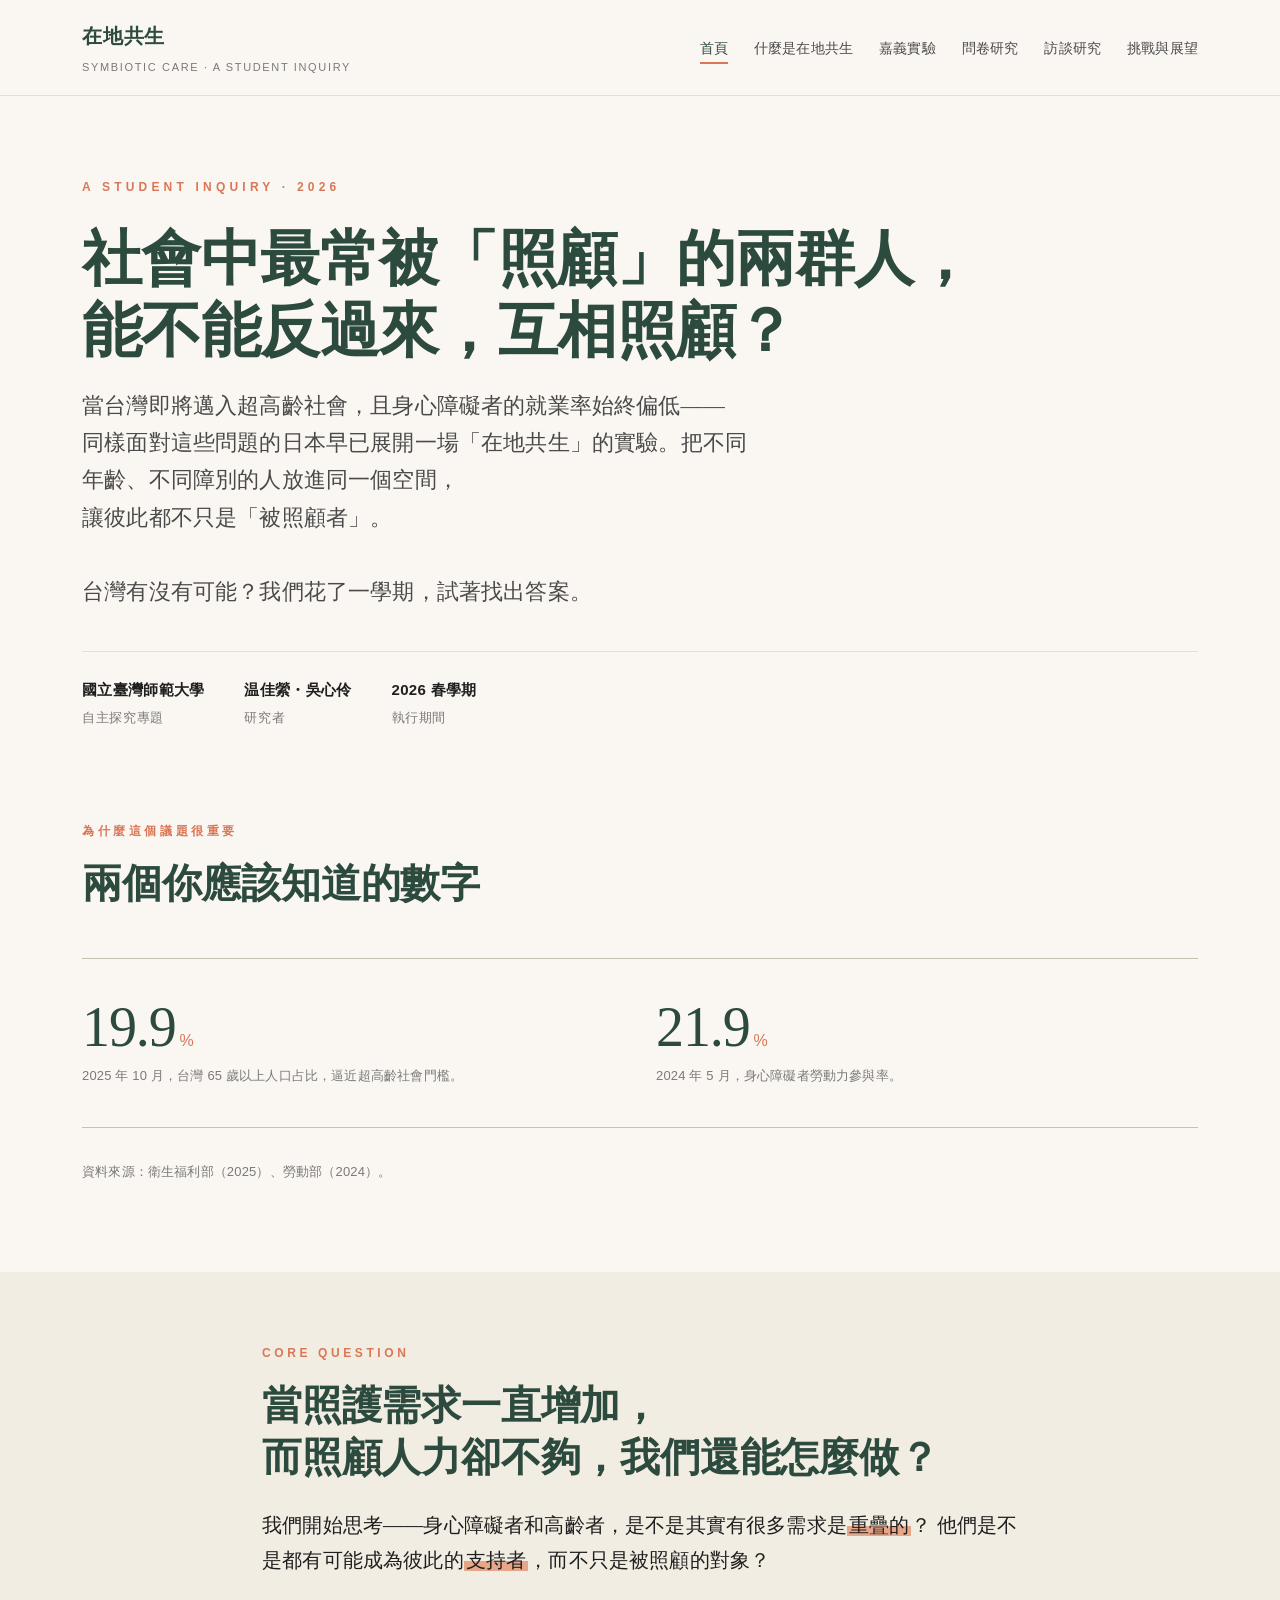
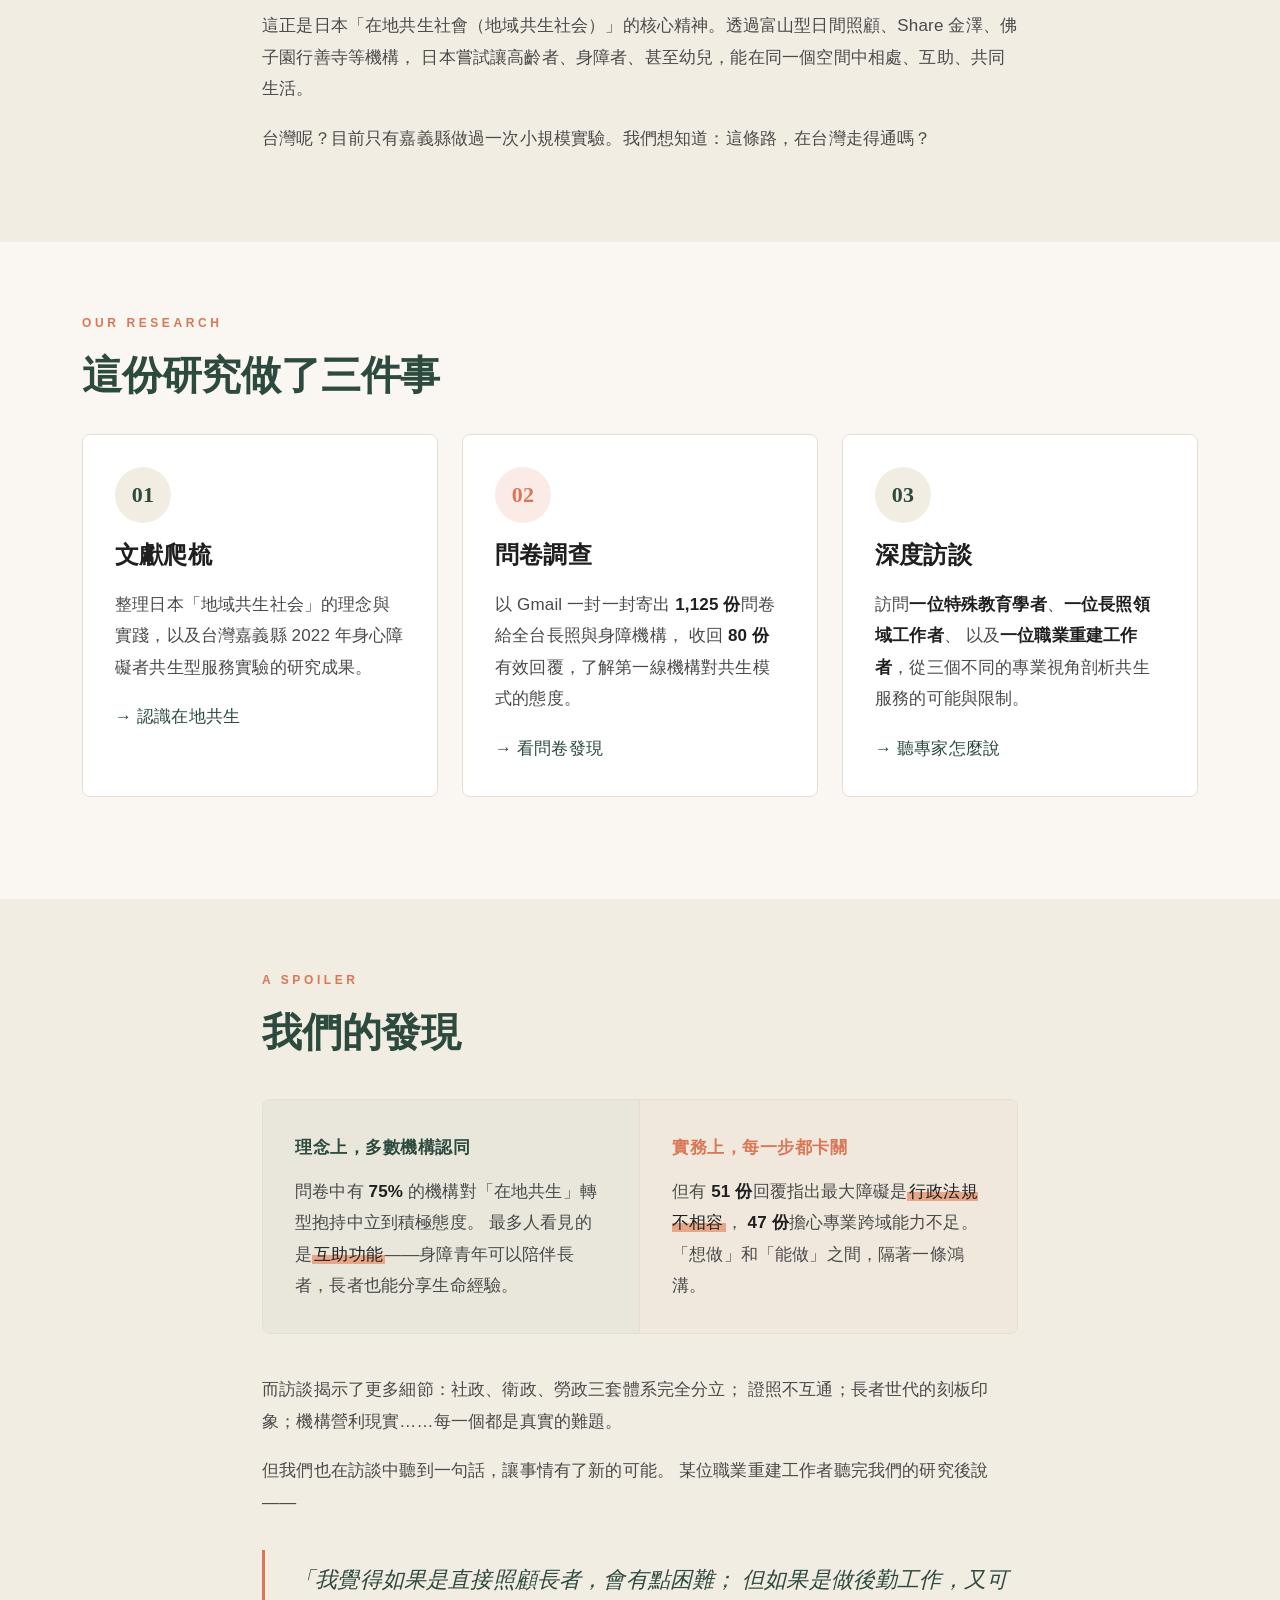
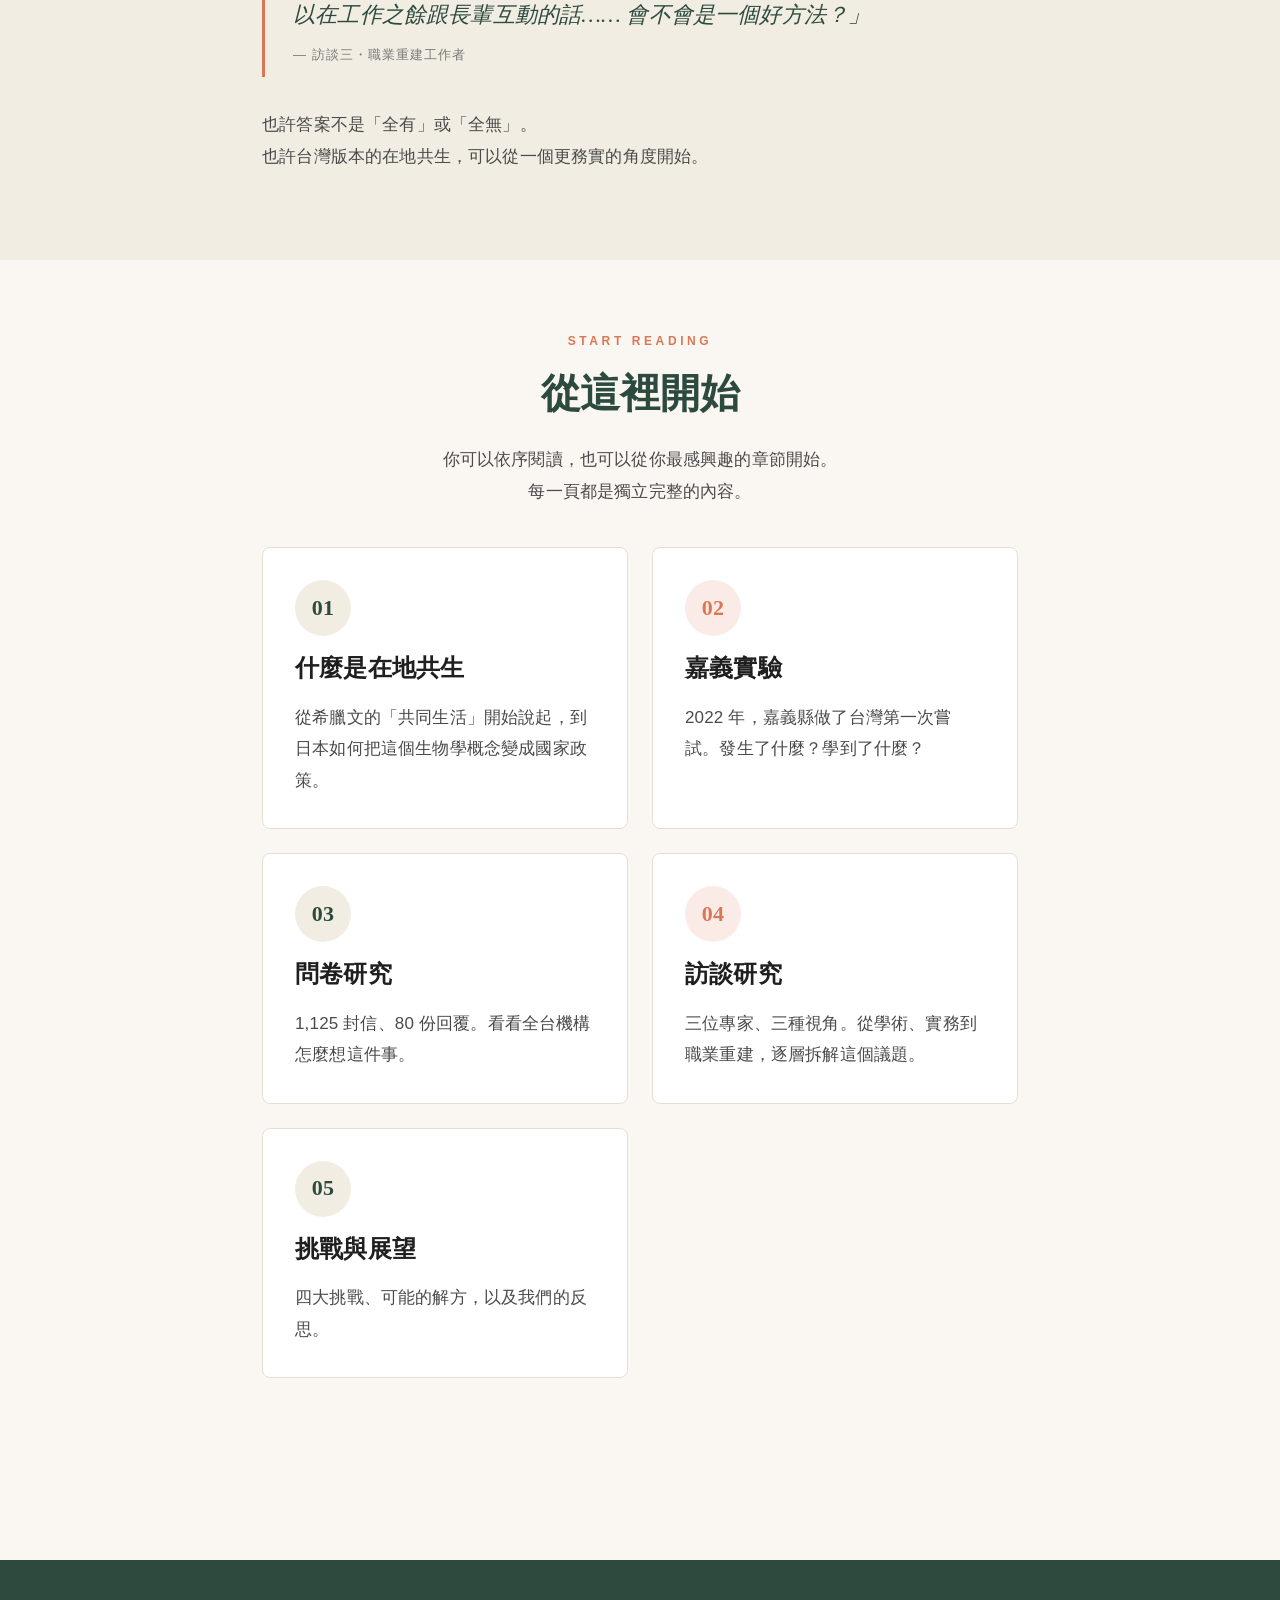
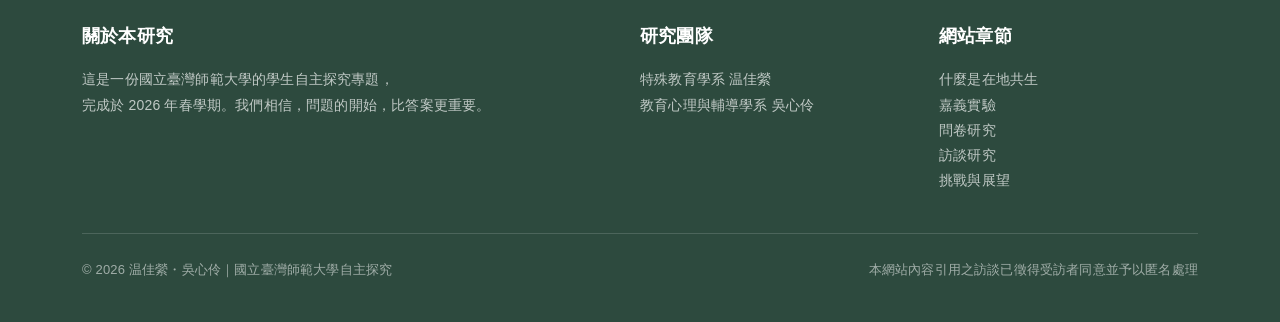
==== commit d3c9b59e: "改字" ====
--- a/index.html
+++ b/index.html
@@ -936,8 +936,8 @@
       能不能反過來，互相照顧？
     </h1>
     <p class="hero-sub fade-in delay-2">
-      當台灣即將邁入超高齡社會，當身心障礙者的就業率始終偏低——<br>
-      日本早已展開一場「在地共生」的實驗。把不同年齡、不同障別的人放進同一個空間，<br>
+      當台灣即將邁入超高齡社會，且身心障礙者的就業率始終偏低——<br>
+      同樣面對這些問題的日本早已展開一場「在地共生」的實驗。把不同年齡、不同障別的人放進同一個空間，<br>
       讓彼此都不只是「被照顧者」。<br><br>
       台灣有沒有可能？我們花了一學期，試著找出答案。
     </p>
@@ -959,12 +959,12 @@
   </div>
 </section>
 
-<!-- 三個衝擊數字 -->
+<!-- 兩個重要的數字 -->
 <section class="section" style="padding-top:30px;">
   <div class="container">
     <div class="reveal">
       <div class="section-eyebrow">為什麼這個議題很重要</div>
-      <h2>三個你應該知道的數字</h2>
+      <h2>兩個你應該知道的數字</h2>
     </div>
 
     <div class="stats-grid">
@@ -974,16 +974,12 @@
       </div>
       <div class="stat-block reveal">
         <span class="num" data-count="21.9">0</span><span class="unit">%</span>
-        <div class="desc">2024 年 5 月，身心障礙者勞動力參與率，遠低於全國平均。</div>
-      </div>
-      <div class="stat-block reveal">
-        <span class="num" data-count="168">0</span><span class="unit">間</span>
-        <div class="desc">2025 年第三季，全台全日型身心障礙者福利機構數，照顧 12,458 人。</div>
+        <div class="desc">2024 年 5 月，身心障礙者勞動力參與率。</div>
       </div>
     </div>
 
     <p style="font-size:13px;color:var(--ink-light);margin-top:-16px;">
-      資料來源：衛生福利部（2025）、勞動部（2024）、衛生福利部統計處（2025）。
+      資料來源：衛生福利部（2025）、勞動部（2024）。
     </p>
   </div>
 </section>
@@ -1055,7 +1051,7 @@
   <div class="container-narrow">
     <div class="reveal">
       <div class="section-eyebrow">A SPOILER</div>
-      <h2>我們發現的張力</h2>
+      <h2>我們的發現</h2>
 
       <div class="compare">
         <div>
@@ -1086,7 +1082,7 @@
       </p>
 
       <blockquote>
-        「你今天給我一個很好的 idea。我覺得如果是直接照顧長者，會有點困難；
+        「我覺得如果是直接照顧長者，會有點困難；
         但如果是做後勤工作，又可以在工作之餘跟長輩互動的話……
         會不會是一個好方法？」
         <cite>— 訪談三・職業重建工作者</cite>
@@ -1156,8 +1152,8 @@
       <div>
         <h4>研究團隊</h4>
         <ul>
-          <li>温佳縈</li>
-          <li>吳心伶</li>
+          <li>特殊教育學系 温佳縈</li>
+          <li>教育心理與輔導學系 吳心伶</li>
         </ul>
       </div>
       <div>
